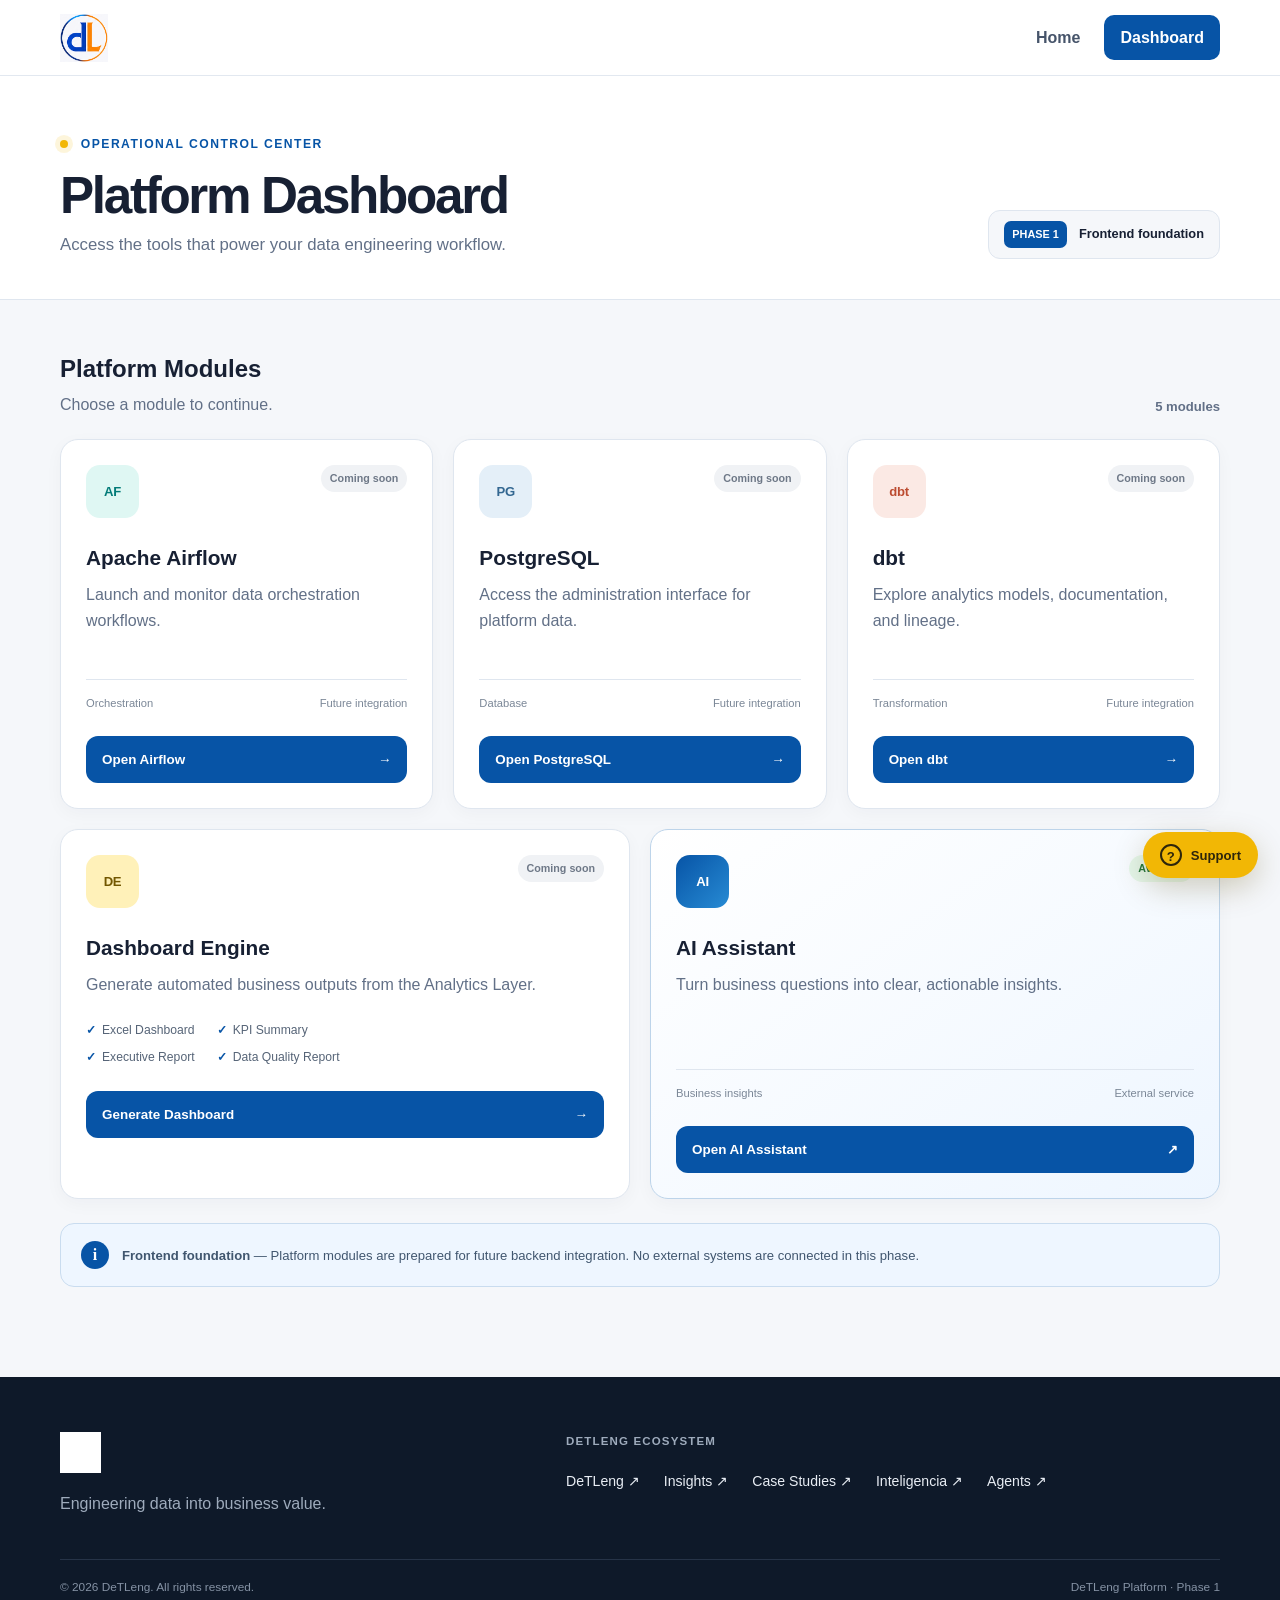
==== dashboard.html @ 5f8ad0e6 "Phase 1: Initial frontend implementation" ====
<!doctype html>
<html lang="en">
<head>
  <meta charset="utf-8">
  <meta name="viewport" content="width=device-width, initial-scale=1">
  <meta name="description" content="DeTLeng Platform operational dashboard.">
  <title>DeTLeng Platform | Dashboard</title>
  <link rel="icon" href="images/faviconp.png" type="image/png">
  <link rel="stylesheet" href="css/style.css">
</head>
<body data-page="dashboard">
  <a class="skip-link" href="#main-content">Skip to main content</a>
  <header class="site-header">
    <nav class="nav container" aria-label="Primary navigation">
      <a class="brand" href="index.html" aria-label="DeTLeng Platform home"><img src="images/logop.png" alt="DeTLeng" width="184" height="48"></a>
      <button class="nav-toggle" type="button" aria-expanded="false" aria-controls="primary-menu" aria-label="Open navigation menu"><span></span><span></span><span></span></button>
      <ul class="nav-menu" id="primary-menu"><li><a href="index.html" data-nav="home">Home</a></li><li><a href="dashboard.html" data-nav="dashboard">Dashboard</a></li></ul>
    </nav>
  </header>

  <main id="main-content" class="dashboard-main">
    <section class="dashboard-hero">
      <div class="container dashboard-heading">
        <div><p class="eyebrow"><span class="status-dot"></span> Operational control center</p><h1>Platform Dashboard</h1><p>Access the tools that power your data engineering workflow.</p></div>
        <div class="phase-pill"><span>Phase 1</span><strong>Frontend foundation</strong></div>
      </div>
    </section>

    <section class="modules-section" aria-labelledby="modules-title">
      <div class="container">
        <div class="modules-bar"><div><h2 id="modules-title">Platform Modules</h2><p>Choose a module to continue.</p></div><span>5 modules</span></div>
        <div class="module-grid">
          <article class="module-card" data-module="Apache Airflow">
            <div class="module-top"><span class="module-icon airflow">AF</span><span class="module-status">Coming soon</span></div>
            <div><h3>Apache Airflow</h3><p>Launch and monitor data orchestration workflows.</p></div>
            <div class="module-meta"><span>Orchestration</span><span>Future integration</span></div>
            <a class="module-action placeholder-action" href="/airflow" data-placeholder="true">Open Airflow <span aria-hidden="true">→</span></a>
          </article>
          <article class="module-card" data-module="PostgreSQL">
            <div class="module-top"><span class="module-icon postgres">PG</span><span class="module-status">Coming soon</span></div>
            <div><h3>PostgreSQL</h3><p>Access the administration interface for platform data.</p></div>
            <div class="module-meta"><span>Database</span><span>Future integration</span></div>
            <a class="module-action placeholder-action" href="/postgresql" data-placeholder="true">Open PostgreSQL <span aria-hidden="true">→</span></a>
          </article>
          <article class="module-card" data-module="dbt">
            <div class="module-top"><span class="module-icon dbt">dbt</span><span class="module-status">Coming soon</span></div>
            <div><h3>dbt</h3><p>Explore analytics models, documentation, and lineage.</p></div>
            <div class="module-meta"><span>Transformation</span><span>Future integration</span></div>
            <a class="module-action placeholder-action" href="/dbt" data-placeholder="true">Open dbt <span aria-hidden="true">→</span></a>
          </article>
          <article class="module-card module-card-wide" data-module="Dashboard Engine">
            <div class="module-top"><span class="module-icon engine">DE</span><span class="module-status">Coming soon</span></div>
            <div><h3>Dashboard Engine</h3><p>Generate automated business outputs from the Analytics Layer.</p></div>
            <ul class="output-list"><li>Excel Dashboard</li><li>KPI Summary</li><li>Executive Report</li><li>Data Quality Report</li></ul>
            <button class="module-action placeholder-action" type="button" data-placeholder="true">Generate Dashboard <span aria-hidden="true">→</span></button>
          </article>
          <article class="module-card module-card-highlight" data-module="AI Assistant">
            <div class="module-top"><span class="module-icon ai">AI</span><span class="module-status module-status-live">Available</span></div>
            <div><h3>AI Assistant</h3><p>Turn business questions into clear, actionable insights.</p></div>
            <div class="module-meta"><span>Business insights</span><span>External service</span></div>
            <a class="module-action" href="https://casestudy.detleng.com/" target="_blank" rel="noopener noreferrer">Open AI Assistant <span aria-hidden="true">↗</span></a>
          </article>
        </div>
        <div class="notice" role="status" aria-live="polite"><span aria-hidden="true">i</span><p><strong>Frontend foundation</strong> — Platform modules are prepared for future backend integration. No external systems are connected in this phase.</p></div>
      </div>
    </section>
  </main>

  <footer class="site-footer">
    <div class="container footer-main"><div class="footer-brand"><img src="images/logop.png" alt="DeTLeng" width="158" height="41"><p>Engineering data into business value.</p></div><nav aria-label="DeTLeng Ecosystem"><h2>DeTLeng Ecosystem</h2><ul class="ecosystem-links"><li><a href="https://www.detleng.com" target="_blank" rel="noopener noreferrer">DeTLeng <span aria-hidden="true">↗</span></a></li><li><a href="https://insights.detleng.com" target="_blank" rel="noopener noreferrer">Insights <span aria-hidden="true">↗</span></a></li><li><a href="https://casestudy.detleng.com" target="_blank" rel="noopener noreferrer">Case Studies <span aria-hidden="true">↗</span></a></li><li><a href="https://inteligencia.detleng.com" target="_blank" rel="noopener noreferrer">Inteligencia <span aria-hidden="true">↗</span></a></li><li><a href="https://agents.detleng.com" target="_blank" rel="noopener noreferrer">Agents <span aria-hidden="true">↗</span></a></li></ul></nav></div>
    <div class="container footer-bottom"><p>© <span data-current-year></span> DeTLeng. All rights reserved.</p><p>DeTLeng Platform · Phase 1</p></div>
  </footer>
  <div class="toast" data-toast role="status" aria-live="polite" aria-hidden="true"><strong data-toast-title>Module</strong><span>This integration will be connected in a future phase.</span></div>
  <a class="support-button" data-support-link href="#" aria-label="Contact DeTLeng support by email"><span aria-hidden="true">?</span> Support</a>
  <script src="js/app.js"></script>
</body>
</html>
---- css/style.css ----
:root{--blue:#0754a6;--blue-dark:#073e79;--blue-soft:#eaf3fc;--gold:#f2b705;--ink:#172033;--muted:#627087;--line:#dfe6ef;--surface:#fff;--background:#f5f7fa;--shadow:0 16px 45px rgba(14,37,66,.09);--radius:18px;--nav-height:76px}
*{box-sizing:border-box}html{scroll-behavior:smooth}body{margin:0;font-family:"Segoe UI",Arial,sans-serif;color:var(--ink);background:var(--background);line-height:1.6;-webkit-font-smoothing:antialiased}body.menu-open{overflow:hidden}a{color:inherit}img{display:block;max-width:100%;height:auto}.container{width:min(1160px,calc(100% - 40px));margin-inline:auto}.skip-link{position:fixed;z-index:1000;top:8px;left:8px;padding:10px 16px;background:var(--ink);color:#fff;transform:translateY(-150%);border-radius:8px}.skip-link:focus{transform:none}.site-header{height:var(--nav-height);position:fixed;inset:0 0 auto;z-index:100;background:rgba(255,255,255,.96);border-bottom:1px solid rgba(223,230,239,.9);backdrop-filter:blur(12px)}.nav{height:100%;display:flex;align-items:center;justify-content:space-between}.brand{display:inline-flex;align-items:center}.brand img{width:auto;max-height:48px}.nav-menu{display:flex;align-items:center;gap:8px;list-style:none;margin:0;padding:0}.nav-menu a{display:block;padding:10px 16px;text-decoration:none;color:#46546a;font-weight:600;border-radius:10px;transition:.2s}.nav-menu a:hover{color:var(--blue);background:var(--blue-soft)}.nav-menu a.active{color:#fff;background:var(--blue)}.nav-toggle{display:none;width:44px;height:44px;border:1px solid var(--line);border-radius:10px;background:#fff;padding:10px;cursor:pointer}.nav-toggle span{display:block;height:2px;background:var(--ink);margin:5px 0;transition:.2s}
main{padding-top:var(--nav-height)}.hero{min-height:690px;display:flex;align-items:center;padding:90px 0;background:radial-gradient(circle at 80% 20%,rgba(7,84,166,.11),transparent 32%),linear-gradient(135deg,#fff 0%,#f4f8fc 100%);overflow:hidden}.hero-grid{display:grid;grid-template-columns:1.05fr .95fr;gap:72px;align-items:center}.eyebrow{margin:0 0 15px;color:var(--blue);font-size:.76rem;line-height:1.4;font-weight:800;letter-spacing:.12em;text-transform:uppercase}.status-dot{display:inline-block;width:8px;height:8px;margin-right:8px;border-radius:50%;background:var(--gold);box-shadow:0 0 0 5px rgba(242,183,5,.14)}h1,h2,h3,p{margin-top:0}.hero h1{max-width:680px;margin-bottom:22px;font-size:clamp(2.7rem,5.4vw,4.8rem);line-height:1.05;letter-spacing:-.055em}.hero h1 span{color:var(--blue)}.hero-lead{max-width:615px;margin-bottom:32px;color:var(--muted);font-size:1.17rem}.hero-actions{display:flex;gap:12px;flex-wrap:wrap}.button{display:inline-flex;align-items:center;justify-content:center;gap:12px;min-height:50px;padding:0 22px;border:0;border-radius:12px;text-decoration:none;font-weight:700;transition:.2s;cursor:pointer}.button-primary{background:var(--blue);color:#fff;box-shadow:0 9px 24px rgba(7,84,166,.2)}.button-primary:hover{background:var(--blue-dark);transform:translateY(-2px)}.button-primary:active,.button-secondary:active{transform:translateY(0)}.button-secondary{background:#fff;color:var(--ink);border:1px solid var(--line)}.button-secondary:hover{border-color:var(--blue);color:var(--blue)}.hero-points{display:flex;flex-wrap:wrap;gap:18px;margin:30px 0 0;padding:0;list-style:none;color:#536176;font-size:.84rem;font-weight:650}.hero-points li::before{content:"✓";margin-right:7px;color:var(--blue);font-weight:900}.workflow-panel{position:relative;padding:28px;background:#fff;border:1px solid rgba(214,224,236,.9);border-radius:24px;box-shadow:0 30px 70px rgba(12,51,92,.14)}.workflow-panel::before{content:"";position:absolute;inset:-6px auto auto -6px;width:72px;height:72px;border-top:3px solid var(--gold);border-left:3px solid var(--gold);border-radius:25px 0 0}.panel-header{display:flex;align-items:center;justify-content:space-between;padding-bottom:20px;border-bottom:1px solid var(--line)}.panel-label{color:var(--muted);font-size:.72rem;font-weight:800;text-transform:uppercase;letter-spacing:.1em}.panel-header h2{margin:2px 0 0;font-size:1.22rem}.live-badge{padding:6px 10px;border-radius:100px;color:var(--blue);background:var(--blue-soft);font-size:.72rem;font-weight:700}.workflow-visual{padding:24px 8px 5px}.flow-node{display:flex;align-items:center;gap:15px;padding:14px;border:1px solid var(--line);border-radius:14px}.flow-node strong,.flow-node small{display:block}.flow-node small{color:var(--muted);font-size:.78rem}.flow-icon{display:grid;place-items:center;flex:0 0 40px;height:40px;border-radius:11px;color:var(--blue);background:var(--blue-soft);font-size:.72rem;font-weight:800}.flow-node-accent{border-color:rgba(242,183,5,.5);background:#fffdf5}.flow-node-accent .flow-icon{color:#725700;background:#fff1b9}.flow-line{display:block;width:2px;height:17px;margin:auto;background:var(--line)}
.platform-section{padding:100px 0;background:#fff}.section-heading{max-width:680px;margin-bottom:42px}.section-heading h2,.platform-cta h2{margin-bottom:12px;font-size:clamp(2rem,3.5vw,3rem);line-height:1.15;letter-spacing:-.035em}.section-heading>p:last-child{color:var(--muted);font-size:1.05rem}.capability-grid{display:grid;grid-template-columns:repeat(3,1fr);gap:20px}.capability-card{min-height:245px;padding:30px;border:1px solid var(--line);border-radius:var(--radius);transition:.2s}.capability-card:hover{transform:translateY(-4px);border-color:#b7cce4;box-shadow:var(--shadow)}.capability-number{display:inline-block;margin-bottom:45px;color:var(--blue);font-weight:800;font-size:.8rem}.capability-card h3{margin-bottom:8px;font-size:1.25rem}.capability-card p{margin:0;color:var(--muted)}.platform-cta{display:flex;align-items:center;justify-content:space-between;gap:30px;margin-top:70px;padding:40px;background:linear-gradient(125deg,#092f5e,#0754a6);color:#fff;border-radius:24px}.platform-cta .eyebrow{color:#ffd755}.platform-cta h2{max-width:600px;margin:0;font-size:clamp(1.7rem,3vw,2.5rem)}.platform-cta .button-primary{color:var(--blue);background:#fff;box-shadow:none;white-space:nowrap}.platform-cta .button-primary:hover{color:var(--blue-dark)}
.dashboard-main{background:var(--background)}.dashboard-hero{padding:60px 0 40px;background:#fff;border-bottom:1px solid var(--line)}.dashboard-heading{display:flex;align-items:flex-end;justify-content:space-between;gap:30px}.dashboard-heading h1{margin:0 0 8px;font-size:clamp(2.2rem,4vw,3.4rem);line-height:1.1;letter-spacing:-.045em}.dashboard-heading>div>p:last-child{margin:0;color:var(--muted);font-size:1.05rem}.phase-pill{display:flex;align-items:center;gap:12px;padding:10px 15px;border:1px solid var(--line);border-radius:12px;background:var(--background);white-space:nowrap}.phase-pill span{padding:5px 8px;border-radius:7px;background:var(--blue);color:#fff;font-size:.68rem;font-weight:800;text-transform:uppercase}.phase-pill strong{font-size:.8rem}.modules-section{padding:50px 0 90px}.modules-bar{display:flex;align-items:flex-end;justify-content:space-between;margin-bottom:22px}.modules-bar h2{margin-bottom:3px;font-size:1.5rem}.modules-bar p{margin:0;color:var(--muted)}.modules-bar>span{color:var(--muted);font-size:.82rem;font-weight:650}.module-grid{display:grid;grid-template-columns:repeat(6,1fr);gap:20px}.module-card{grid-column:span 2;display:flex;flex-direction:column;gap:23px;min-height:370px;padding:25px;background:#fff;border:1px solid var(--line);border-radius:var(--radius);box-shadow:0 5px 18px rgba(17,37,62,.035);transition:.2s}.module-card:hover{transform:translateY(-4px);border-color:#b8cce2;box-shadow:var(--shadow)}.module-card-wide{grid-column:span 3}.module-card-highlight{grid-column:span 3;background:linear-gradient(145deg,#fff,#eef6ff);border-color:#bdd4ea}.module-top{display:flex;align-items:flex-start;justify-content:space-between;gap:12px}.module-icon{display:grid;place-items:center;width:53px;height:53px;border-radius:14px;font-size:.82rem;font-weight:900;letter-spacing:-.02em}.airflow{color:#037b78;background:#dff7f3}.postgres{color:#336791;background:#e4eff8}.dbt{color:#bc4c31;background:#fbe9e4}.engine{color:#725700;background:#fff1b9}.ai{color:#fff;background:linear-gradient(135deg,#0754a6,#278bd4)}.module-status{padding:5px 9px;border-radius:100px;background:#f0f2f5;color:#6e7887;font-size:.67rem;font-weight:750}.module-status-live{background:#e4f6ea;color:#24763d}.module-card h3{margin-bottom:8px;font-size:1.3rem}.module-card p{margin:0;color:var(--muted)}.module-meta{display:flex;justify-content:space-between;gap:10px;margin-top:auto;padding-top:15px;border-top:1px solid var(--line);color:#7b8797;font-size:.7rem}.module-action{display:flex;align-items:center;justify-content:space-between;width:100%;min-height:47px;padding:0 16px;border:0;border-radius:12px;background:var(--blue);color:#fff;text-decoration:none;font:inherit;font-size:.84rem;font-weight:750;cursor:pointer;transition:.2s}.module-action:hover{background:var(--blue-dark)}.module-action:active{transform:scale(.985)}.output-list{display:grid;grid-template-columns:1fr 1fr;gap:8px;margin:0 auto 0 0;padding:0;list-style:none;color:#566477;font-size:.76rem}.output-list li::before{content:"✓";margin-right:6px;color:var(--blue);font-weight:800}.notice{display:flex;align-items:center;gap:13px;margin-top:24px;padding:17px 20px;border:1px solid #c9dcef;border-radius:14px;background:#eef6ff;color:#40566f}.notice>span{display:grid;place-items:center;flex:0 0 28px;height:28px;border-radius:50%;background:var(--blue);color:#fff;font-family:serif;font-weight:700}.notice p{margin:0;font-size:.82rem}.toast{position:fixed;z-index:120;right:22px;bottom:90px;display:flex;flex-direction:column;width:min(360px,calc(100% - 44px));padding:16px 18px;border-left:4px solid var(--gold);border-radius:12px;background:#172033;color:#fff;box-shadow:0 18px 45px rgba(0,0,0,.24);opacity:0;transform:translateY(15px);pointer-events:none;transition:.2s}.toast.show{opacity:1;transform:none}.toast strong{font-size:.9rem}.toast span{color:#c9d0da;font-size:.77rem}
.site-footer{padding:55px 0 20px;background:#0e1929;color:#fff}.footer-main{display:grid;grid-template-columns:.8fr 1.2fr;gap:70px;padding-bottom:42px}.footer-brand img{width:auto;max-height:41px;filter:brightness(0) invert(1)}.footer-brand p{margin:18px 0 0;color:#9eabbc}.footer-main nav h2{margin-bottom:17px;color:#9eabbc;font-size:.72rem;text-transform:uppercase;letter-spacing:.1em}.ecosystem-links{display:flex;flex-wrap:wrap;gap:10px 24px;margin:0;padding:0;list-style:none}.ecosystem-links a{color:#e8edf4;text-decoration:none;font-size:.88rem}.ecosystem-links a:hover{color:#ffd24a}.footer-bottom{display:flex;justify-content:space-between;gap:20px;padding-top:18px;border-top:1px solid #263347;color:#8592a4;font-size:.74rem}.footer-bottom p{margin:0}.support-button{position:fixed;z-index:90;right:22px;bottom:22px;display:flex;align-items:center;gap:9px;padding:12px 17px;border-radius:100px;background:var(--gold);color:#2e260b;text-decoration:none;font-size:.82rem;font-weight:800;box-shadow:0 10px 30px rgba(91,70,4,.25);transition:.2s}.support-button span{display:grid;place-items:center;width:22px;height:22px;border:2px solid currentColor;border-radius:50%}.support-button:hover{transform:translateY(-3px);background:#ffcc28}
:focus-visible{outline:3px solid rgba(242,183,5,.75);outline-offset:3px}@media(max-width:900px){.hero{padding:70px 0}.hero-grid{grid-template-columns:1fr;gap:50px}.hero-copy{text-align:center}.hero-copy .eyebrow,.hero-lead{margin-left:auto;margin-right:auto}.hero-actions,.hero-points{justify-content:center}.workflow-panel{width:min(570px,100%);margin:auto}.capability-grid{grid-template-columns:1fr}.capability-card{min-height:auto}.capability-number{margin-bottom:25px}.module-card{grid-column:span 3}.module-card-wide,.module-card-highlight{grid-column:span 3}.footer-main{grid-template-columns:1fr;gap:35px}}@media(max-width:680px){:root{--nav-height:68px}.container{width:min(100% - 28px,1160px)}.brand img{max-height:40px}.nav-toggle{display:block}.nav-menu{position:fixed;inset:var(--nav-height) 0 auto;display:block;padding:14px;background:#fff;border-bottom:1px solid var(--line);box-shadow:0 16px 25px rgba(0,0,0,.08);transform:translateY(-140%);visibility:hidden;transition:.2s}.nav-menu.open{transform:none;visibility:visible}.nav-menu a{padding:13px 15px}.nav-toggle[aria-expanded="true"] span:nth-child(1){transform:translateY(7px) rotate(45deg)}.nav-toggle[aria-expanded="true"] span:nth-child(2){opacity:0}.nav-toggle[aria-expanded="true"] span:nth-child(3){transform:translateY(-7px) rotate(-45deg)}.hero{min-height:auto;padding:65px 0}.hero h1{font-size:2.65rem}.hero-lead{font-size:1rem}.hero-actions .button{width:100%}.hero-points{gap:8px 14px}.workflow-panel{padding:20px}.platform-section{padding:70px 0}.platform-cta{align-items:flex-start;flex-direction:column;padding:28px}.dashboard-hero{padding:40px 0 30px}.dashboard-heading{align-items:flex-start;flex-direction:column}.module-grid{grid-template-columns:1fr}.module-card,.module-card-wide,.module-card-highlight{grid-column:auto;min-height:345px}.modules-bar{align-items:flex-start}.modules-bar>span{display:none}.output-list{grid-template-columns:1fr}.footer-main{padding-bottom:30px}.ecosystem-links{display:grid;grid-template-columns:1fr 1fr}.footer-bottom{flex-direction:column}.support-button{right:14px;bottom:14px}.toast{right:14px;bottom:78px;width:calc(100% - 28px)}}@media(prefers-reduced-motion:reduce){html{scroll-behavior:auto}*,*::before,*::after{transition-duration:.01ms!important;animation-duration:.01ms!important}}
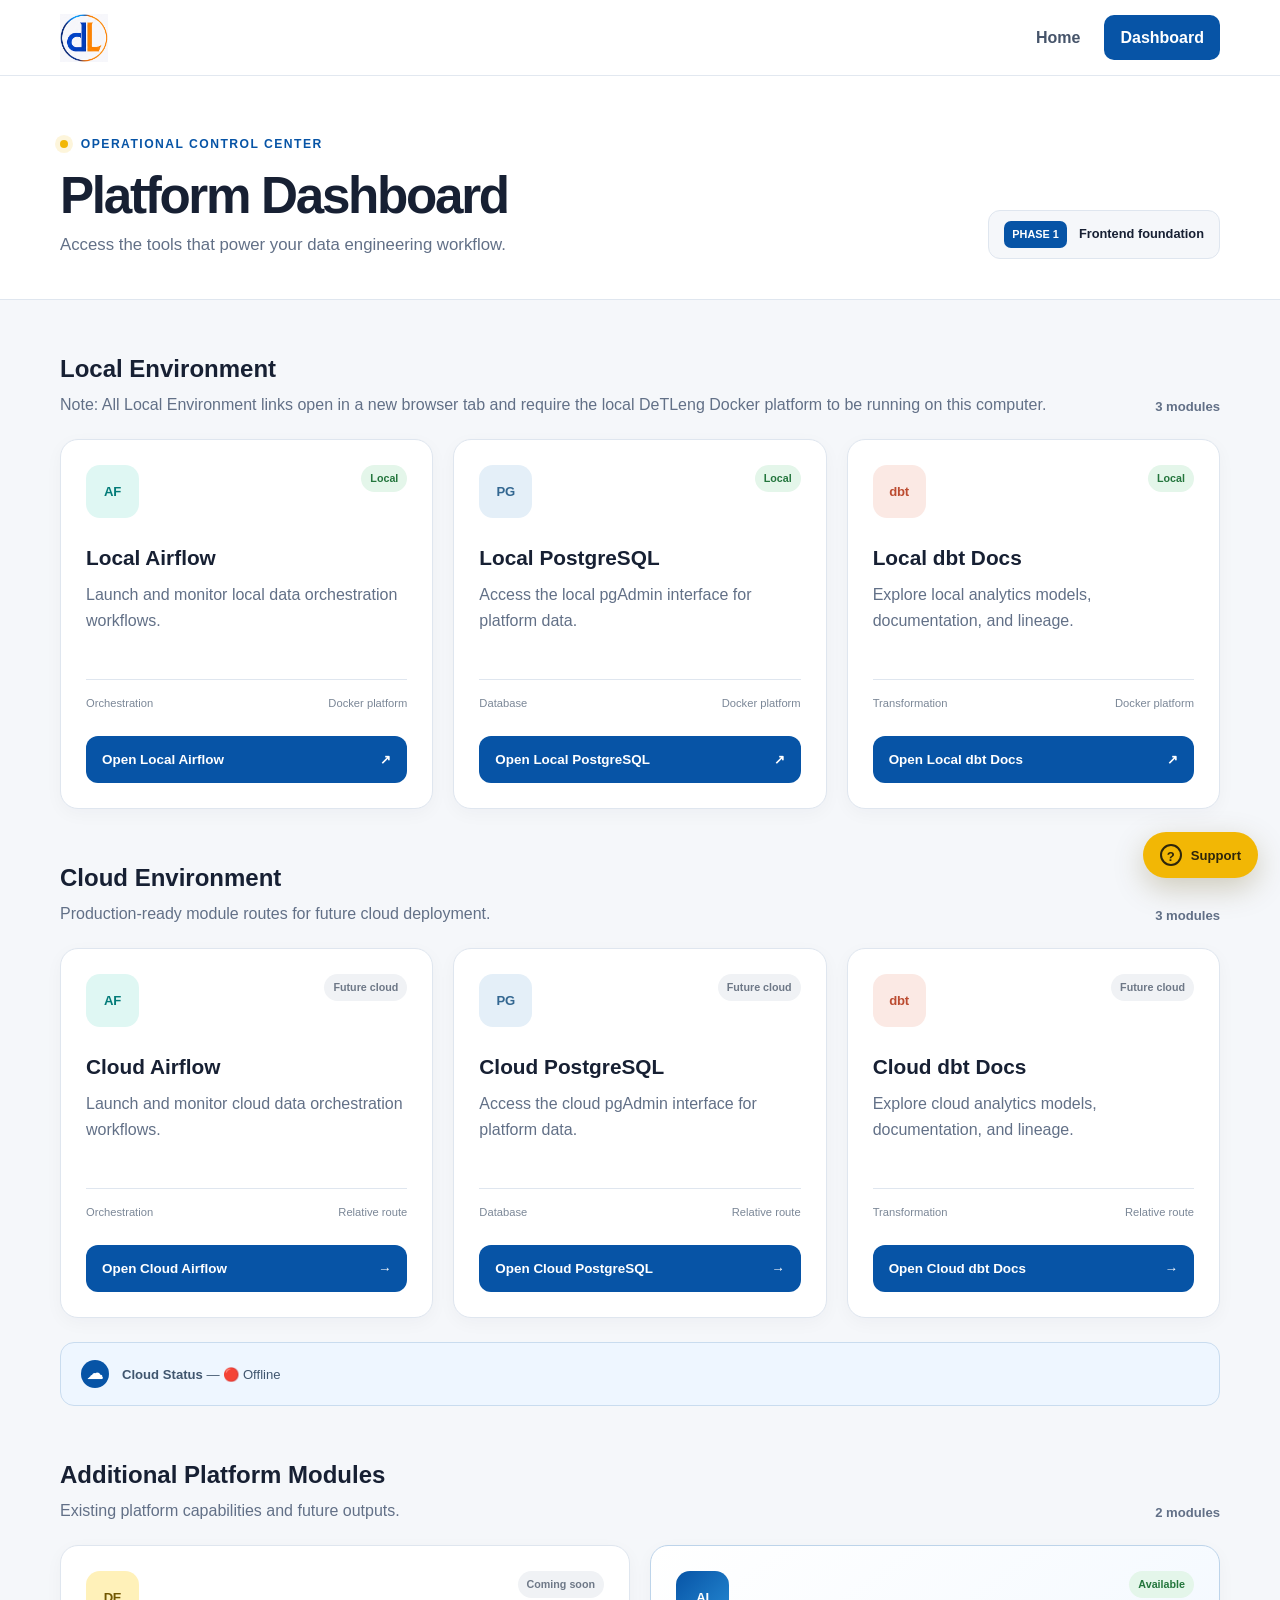
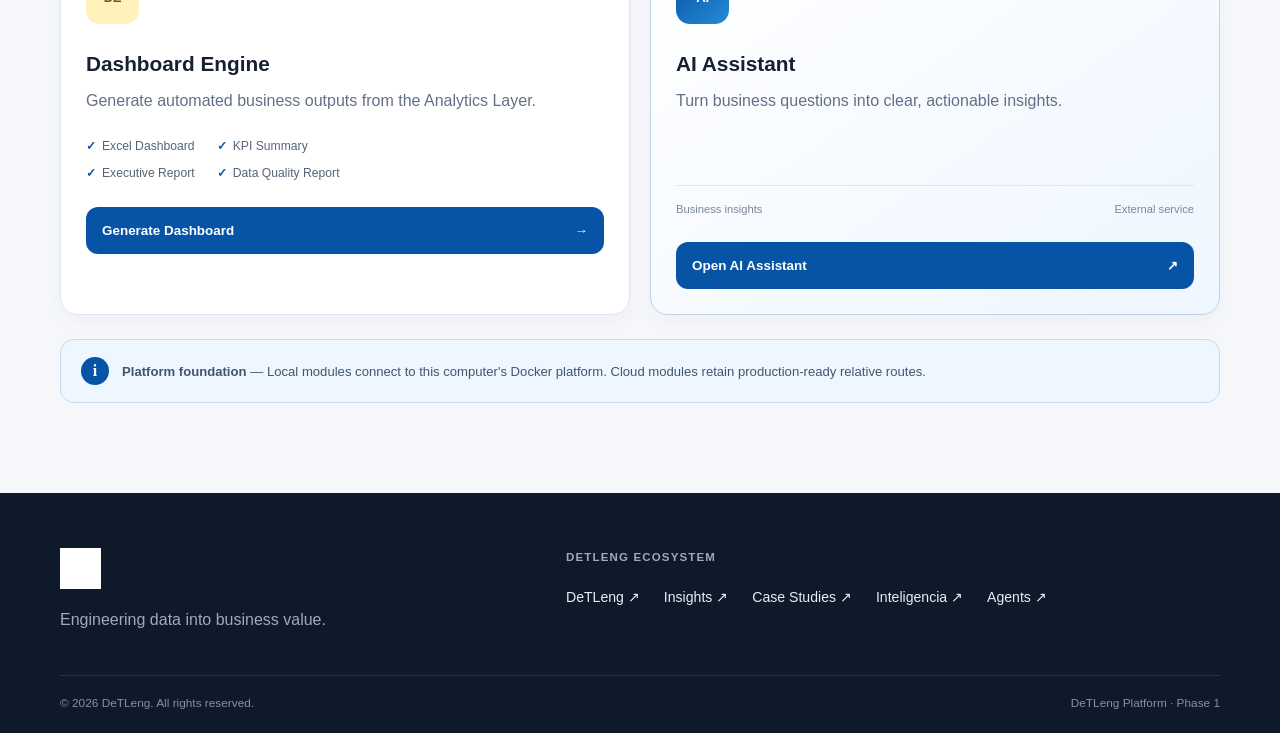
==== commit 7a08fecf: "Update dashboard.html" ====
--- a/dashboard.html
+++ b/dashboard.html
@@ -28,26 +28,69 @@
 
     <section class="modules-section" aria-labelledby="modules-title">
       <div class="container">
-        <div class="modules-bar"><div><h2 id="modules-title">Platform Modules</h2><p>Choose a module to continue.</p></div><span>5 modules</span></div>
+        <div class="modules-bar">
+          <div>
+            <h2 id="modules-title">Local Environment</h2>
+            <p>Note: All Local Environment links open in a new browser tab and require the local DeTLeng Docker platform to be running on this computer.</p>
+          </div>
+          <span>3 modules</span>
+        </div>
         <div class="module-grid">
-          <article class="module-card" data-module="Apache Airflow">
-            <div class="module-top"><span class="module-icon airflow">AF</span><span class="module-status">Coming soon</span></div>
-            <div><h3>Apache Airflow</h3><p>Launch and monitor data orchestration workflows.</p></div>
-            <div class="module-meta"><span>Orchestration</span><span>Future integration</span></div>
-            <a class="module-action placeholder-action" href="/airflow" data-placeholder="true">Open Airflow <span aria-hidden="true">→</span></a>
+          <article class="module-card" data-module="Local Airflow">
+            <div class="module-top"><span class="module-icon airflow">AF</span><span class="module-status module-status-live">Local</span></div>
+            <div><h3>Local Airflow</h3><p>Launch and monitor local data orchestration workflows.</p></div>
+            <div class="module-meta"><span>Orchestration</span><span>Docker platform</span></div>
+            <a class="module-action placeholder-action" href="http://localhost:8088/airflow/" target="_blank" rel="noopener noreferrer">Open Local Airflow <span aria-hidden="true">↗</span></a>
           </article>
-          <article class="module-card" data-module="PostgreSQL">
-            <div class="module-top"><span class="module-icon postgres">PG</span><span class="module-status">Coming soon</span></div>
-            <div><h3>PostgreSQL</h3><p>Access the administration interface for platform data.</p></div>
-            <div class="module-meta"><span>Database</span><span>Future integration</span></div>
-            <a class="module-action placeholder-action" href="/postgresql" data-placeholder="true">Open PostgreSQL <span aria-hidden="true">→</span></a>
+          <article class="module-card" data-module="Local PostgreSQL">
+            <div class="module-top"><span class="module-icon postgres">PG</span><span class="module-status module-status-live">Local</span></div>
+            <div><h3>Local PostgreSQL</h3><p>Access the local pgAdmin interface for platform data.</p></div>
+            <div class="module-meta"><span>Database</span><span>Docker platform</span></div>
+            <a class="module-action placeholder-action" href="http://localhost:8088/postgresql/" target="_blank" rel="noopener noreferrer">Open Local PostgreSQL <span aria-hidden="true">↗</span></a>
           </article>
-          <article class="module-card" data-module="dbt">
-            <div class="module-top"><span class="module-icon dbt">dbt</span><span class="module-status">Coming soon</span></div>
-            <div><h3>dbt</h3><p>Explore analytics models, documentation, and lineage.</p></div>
-            <div class="module-meta"><span>Transformation</span><span>Future integration</span></div>
-            <a class="module-action placeholder-action" href="/dbt" data-placeholder="true">Open dbt <span aria-hidden="true">→</span></a>
+          <article class="module-card" data-module="Local dbt Docs">
+            <div class="module-top"><span class="module-icon dbt">dbt</span><span class="module-status module-status-live">Local</span></div>
+            <div><h3>Local dbt Docs</h3><p>Explore local analytics models, documentation, and lineage.</p></div>
+            <div class="module-meta"><span>Transformation</span><span>Docker platform</span></div>
+            <a class="module-action placeholder-action" href="http://localhost:8088/dbt/" target="_blank" rel="noopener noreferrer">Open Local dbt Docs <span aria-hidden="true">↗</span></a>
           </article>
+        </div>
+
+        <div class="modules-bar" style="margin-top: 50px;">
+          <div><h2 id="cloud-modules-title">Cloud Environment</h2><p>Production-ready module routes for future cloud deployment.</p></div>
+          <span>3 modules</span>
+        </div>
+        <div class="module-grid" aria-labelledby="cloud-modules-title">
+          <article class="module-card" data-module="Cloud Airflow">
+            <div class="module-top"><span class="module-icon airflow">AF</span><span class="module-status">Future cloud</span></div>
+            <div><h3>Cloud Airflow</h3><p>Launch and monitor cloud data orchestration workflows.</p></div>
+            <div class="module-meta"><span>Orchestration</span><span>Relative route</span></div>
+            <a class="module-action placeholder-action" href="/airflow/" data-service-path="/airflow/">Open Cloud Airflow <span aria-hidden="true">→</span></a>
+          </article>
+          <article class="module-card" data-module="Cloud PostgreSQL">
+            <div class="module-top"><span class="module-icon postgres">PG</span><span class="module-status">Future cloud</span></div>
+            <div><h3>Cloud PostgreSQL</h3><p>Access the cloud pgAdmin interface for platform data.</p></div>
+            <div class="module-meta"><span>Database</span><span>Relative route</span></div>
+            <a class="module-action placeholder-action" href="/postgresql/" data-service-path="/postgresql/">Open Cloud PostgreSQL <span aria-hidden="true">→</span></a>
+          </article>
+          <article class="module-card" data-module="Cloud dbt Docs">
+            <div class="module-top"><span class="module-icon dbt">dbt</span><span class="module-status">Future cloud</span></div>
+            <div><h3>Cloud dbt Docs</h3><p>Explore cloud analytics models, documentation, and lineage.</p></div>
+            <div class="module-meta"><span>Transformation</span><span>Relative route</span></div>
+            <a class="module-action placeholder-action" href="/dbt/" data-service-path="/dbt/">Open Cloud dbt Docs <span aria-hidden="true">→</span></a>
+          </article>
+        </div>
+
+        <div class="notice" id="cloud-environment-status" data-cloud-status="offline" role="status" aria-live="polite">
+          <span aria-hidden="true">☁</span>
+          <p><strong>Cloud Status</strong> — <span data-cloud-status-label>🔴 Offline</span></p>
+        </div>
+
+        <div class="modules-bar" style="margin-top: 50px;">
+          <div><h2 id="additional-modules-title">Additional Platform Modules</h2><p>Existing platform capabilities and future outputs.</p></div>
+          <span>2 modules</span>
+        </div>
+        <div class="module-grid" aria-labelledby="additional-modules-title">
           <article class="module-card module-card-wide" data-module="Dashboard Engine">
             <div class="module-top"><span class="module-icon engine">DE</span><span class="module-status">Coming soon</span></div>
             <div><h3>Dashboard Engine</h3><p>Generate automated business outputs from the Analytics Layer.</p></div>
@@ -61,7 +104,7 @@
             <a class="module-action" href="https://casestudy.detleng.com/" target="_blank" rel="noopener noreferrer">Open AI Assistant <span aria-hidden="true">↗</span></a>
           </article>
         </div>
-        <div class="notice" role="status" aria-live="polite"><span aria-hidden="true">i</span><p><strong>Frontend foundation</strong> — Platform modules are prepared for future backend integration. No external systems are connected in this phase.</p></div>
+        <div class="notice"><span aria-hidden="true">i</span><p><strong>Platform foundation</strong> — Local modules connect to this computer's Docker platform. Cloud modules retain production-ready relative routes.</p></div>
       </div>
     </section>
   </main>
@@ -72,6 +115,7 @@
   </footer>
   <div class="toast" data-toast role="status" aria-live="polite" aria-hidden="true"><strong data-toast-title>Module</strong><span>This integration will be connected in a future phase.</span></div>
   <a class="support-button" data-support-link href="#" aria-label="Contact DeTLeng support by email"><span aria-hidden="true">?</span> Support</a>
+  <script src="js/config.js"></script>
   <script src="js/app.js"></script>
 </body>
 </html>
